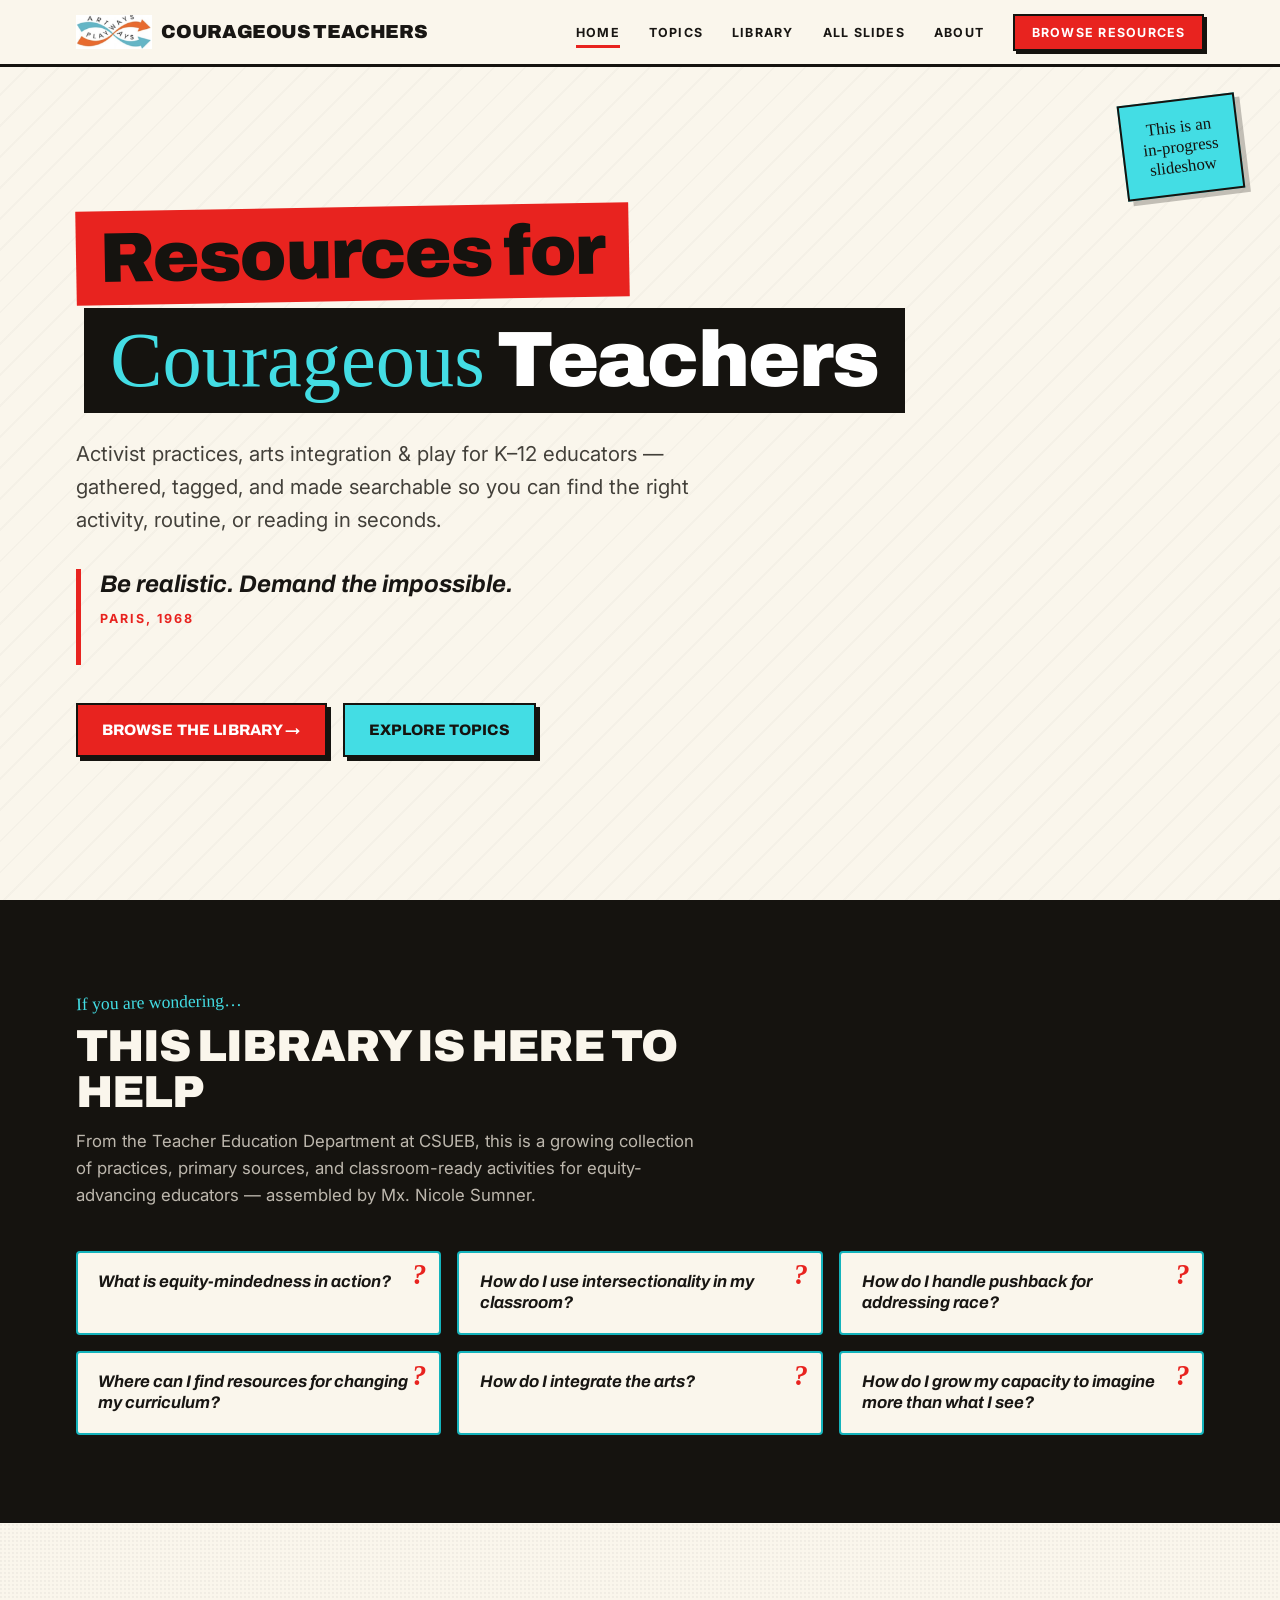
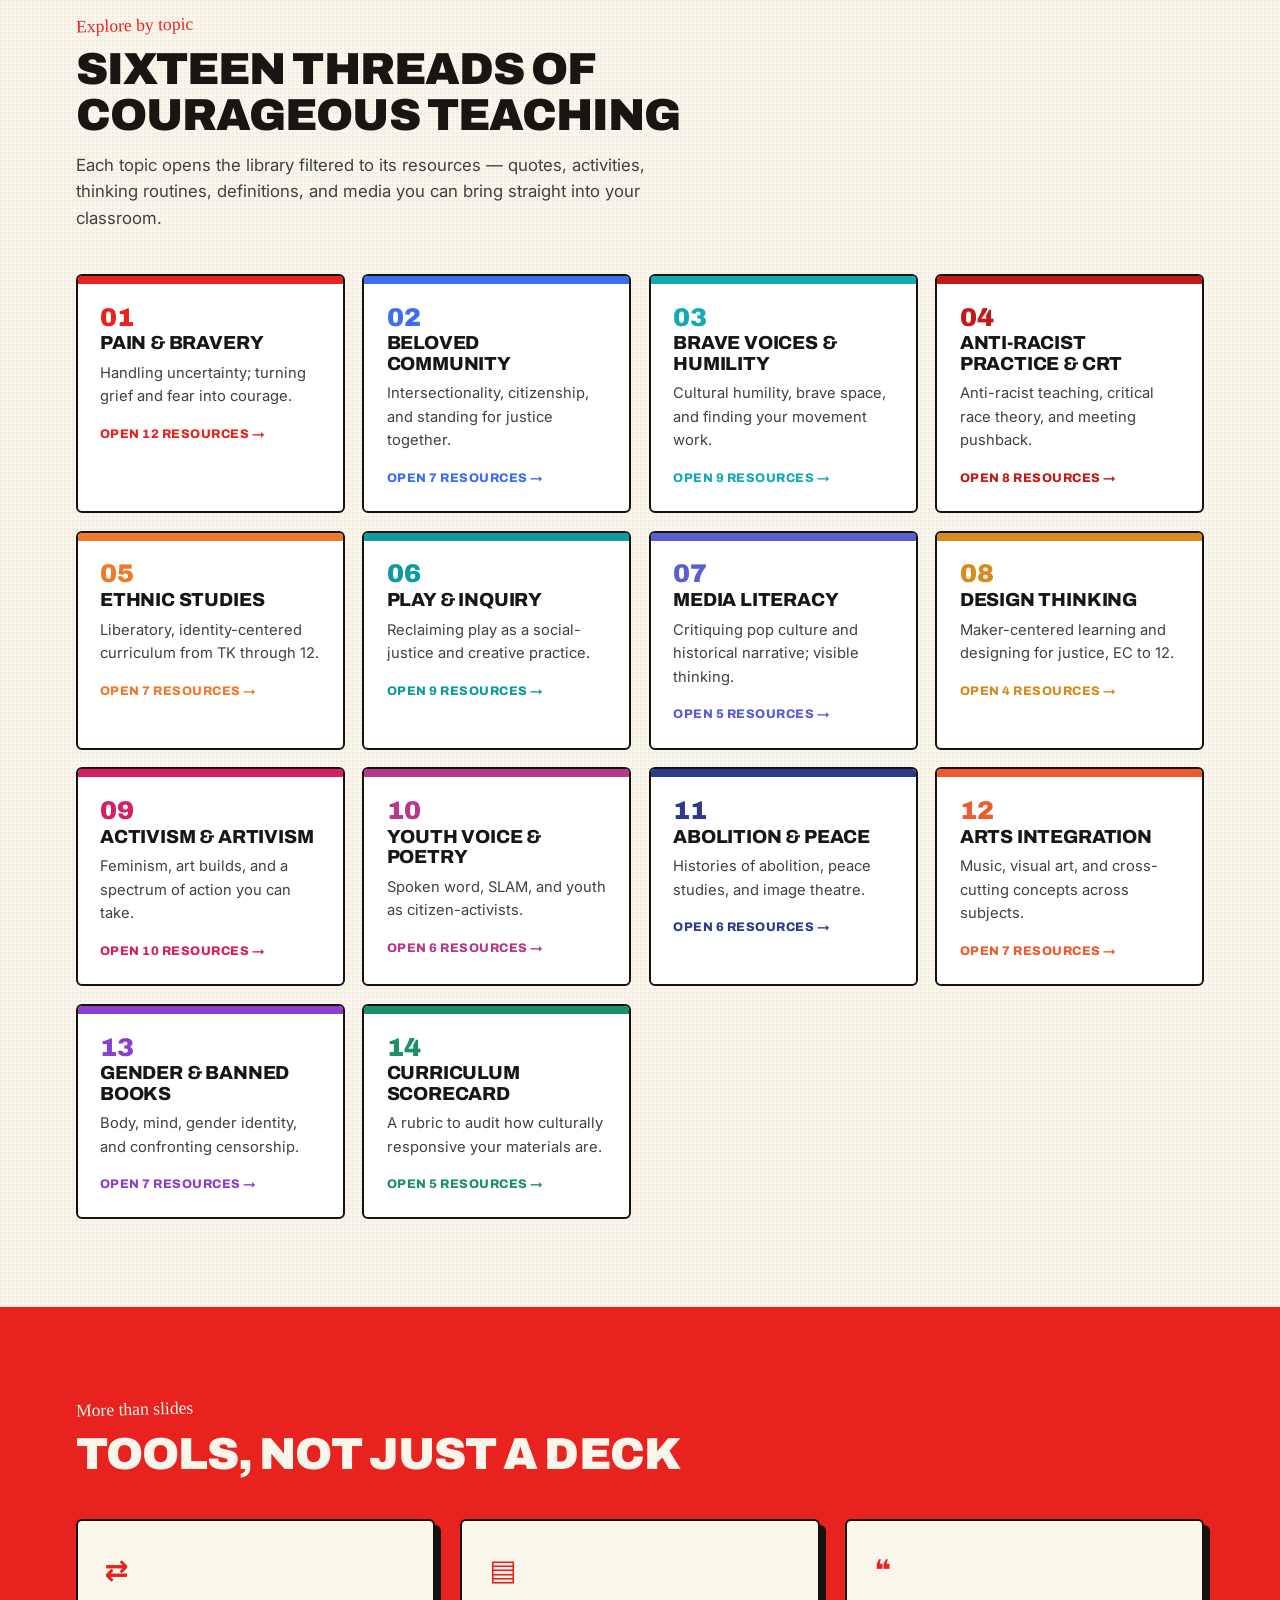
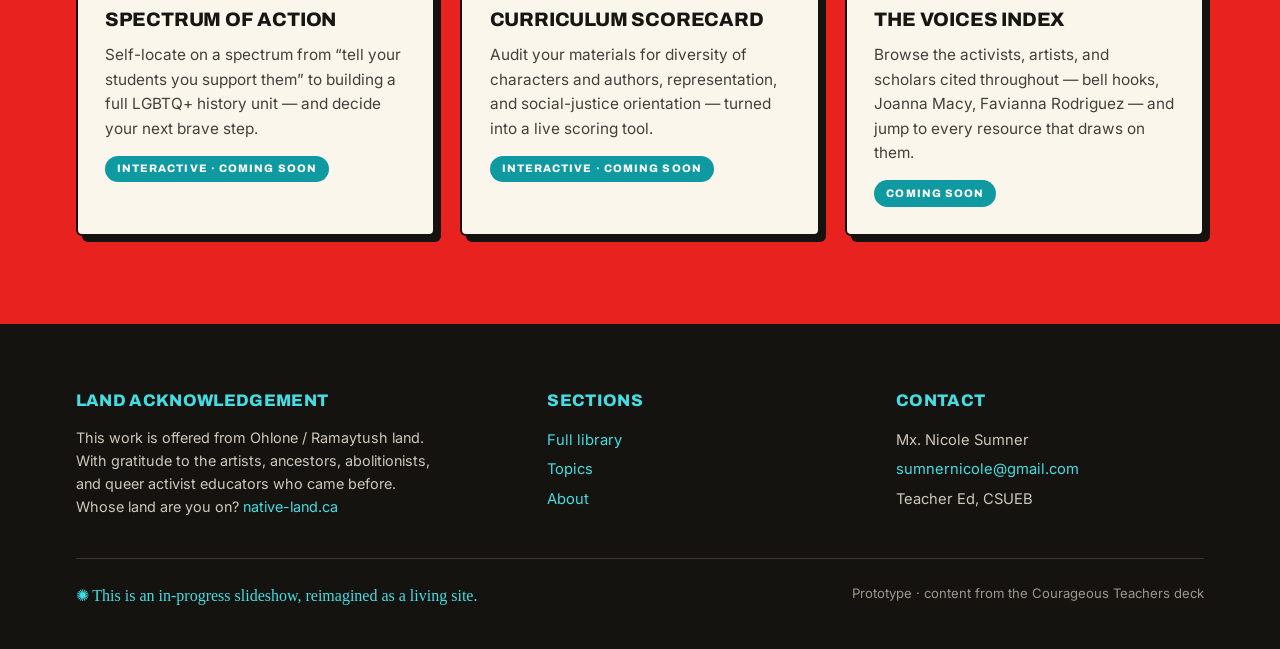
==== index.html @ a438479c "+->=branch=main Initial commit: Courageous Teachers resource library A static, searchable web librar" ====
<!DOCTYPE html>
<html lang="en">
<head>
  <meta charset="UTF-8">
  <meta name="viewport" content="width=device-width, initial-scale=1.0">
  <title>Resources for Courageous Teachers</title>
  <meta name="description" content="A living library of activist practices, arts integration, and play for K-12 educators. By Mx. Nicole Sumner.">
  <link rel="preconnect" href="https://fonts.googleapis.com">
  <link rel="preconnect" href="https://fonts.gstatic.com" crossorigin>
  <link href="https://fonts.googleapis.com/css2?family=Archivo:wght@500;600;700;800;900&family=Permanent+Marker&family=Inter:wght@300;400;500;600;700&display=swap" rel="stylesheet">
  <link rel="stylesheet" href="css/style.css">
</head>
<body>
  <header class="site">
    <div class="nav-inner">
      <a href="index.html" class="brand"><img src="assets/img/logo.png" alt="" class="brand-logo"> Courageous Teachers</a>
      <button class="hamburger" aria-label="Menu"><span></span><span></span><span></span></button>
      <ul class="nav-links">
        <li><a href="index.html" class="active">Home</a></li>
        <li><a href="#topics">Topics</a></li>
        <li><a href="resources.html">Library</a></li>
        <li><a href="slides.html">All Slides</a></li>
        <li><a href="#about">About</a></li>
        <li><a href="resources.html" class="nav-cta">Browse resources</a></li>
      </ul>
    </div>
  </header>

  <!-- HERO -->
  <section class="hero">
    <span class="sticky-badge">This is an<br>in-progress<br>slideshow</span>
    <div class="hero-inner">
      <div class="title-stack">
        <span class="bar bar-red">Resources&nbsp;for</span>
        <span class="bar bar-black"><span class="marker">Courageous</span> Teachers</span>
      </div>
      <p class="lede">Activist practices, arts integration &amp; play for K–12 educators — gathered, tagged, and made searchable so you can find the right activity, routine, or reading in seconds.</p>

      <div class="hero-quote" id="heroQuote">
        <blockquote id="hqText">Be realistic. Demand the impossible.</blockquote>
        <cite id="hqCite">Paris, 1968</cite>
      </div>

      <div class="hero-actions">
        <a href="resources.html" class="btn btn-primary">Browse the library →</a>
        <a href="#topics" class="btn btn-ghost">Explore topics</a>
      </div>
    </div>
  </section>

  <!-- INTRO QUESTIONS -->
  <section class="block questions" id="about">
    <div class="wrap">
      <div class="section-head">
        <div class="kicker">If you are wondering…</div>
        <h2>This library is here to help</h2>
        <p>From the Teacher Education Department at CSUEB, this is a growing collection of practices, primary sources, and classroom-ready activities for equity-advancing educators — assembled by Mx. Nicole Sumner.</p>
      </div>
      <div class="q-grid" id="qGrid"></div>
    </div>
  </section>

  <!-- TOPIC GRID -->
  <section class="block" id="topics">
    <div class="wrap">
      <div class="section-head">
        <div class="kicker">Explore by topic</div>
        <h2>Sixteen threads of courageous teaching</h2>
        <p>Each topic opens the library filtered to its resources — quotes, activities, thinking routines, definitions, and media you can bring straight into your classroom.</p>
      </div>
      <div class="topic-grid" id="topicGrid"></div>
    </div>
  </section>

  <!-- FEATURE STRIP -->
  <section class="block features">
    <div class="wrap">
      <div class="section-head" style="color:var(--paper)">
        <div class="kicker" style="color:var(--gold-bright)">More than slides</div>
        <h2 style="color:var(--paper)">Tools, not just a deck</h2>
      </div>
      <div class="feat-grid">
        <div class="feat">
          <div class="ficon">⇄</div>
          <h3>Spectrum of Action</h3>
          <p>Self-locate on a spectrum from “tell your students you support them” to building a full LGBTQ+ history unit — and decide your next brave step.</p>
          <span class="tag-soon">Interactive · coming soon</span>
        </div>
        <div class="feat">
          <div class="ficon">▤</div>
          <h3>Curriculum Scorecard</h3>
          <p>Audit your materials for diversity of characters and authors, representation, and social-justice orientation — turned into a live scoring tool.</p>
          <span class="tag-soon">Interactive · coming soon</span>
        </div>
        <div class="feat">
          <div class="ficon">❝</div>
          <h3>The Voices Index</h3>
          <p>Browse the activists, artists, and scholars cited throughout — bell hooks, Joanna Macy, Favianna Rodriguez — and jump to every resource that draws on them.</p>
          <span class="tag-soon">Coming soon</span>
        </div>
      </div>
    </div>
  </section>

  <!-- FOOTER -->
  <footer class="site">
    <div class="wrap">
      <div class="foot-grid">
        <div>
          <h4>Land acknowledgement</h4>
          <p class="land">This work is offered from Ohlone / Ramaytush land. With gratitude to the artists, ancestors, abolitionists, and queer activist educators who came before. Whose land are you on? <a href="https://native-land.ca" target="_blank" rel="noopener">native-land.ca</a></p>
        </div>
        <div>
          <h4>Sections</h4>
          <ul>
            <li><a href="resources.html">Full library</a></li>
            <li><a href="#topics">Topics</a></li>
            <li><a href="#about">About</a></li>
          </ul>
        </div>
        <div>
          <h4>Contact</h4>
          <ul>
            <li>Mx. Nicole Sumner</li>
            <li><a href="mailto:sumnernicole@gmail.com">sumnernicole@gmail.com</a></li>
            <li>Teacher Ed, CSUEB</li>
          </ul>
        </div>
      </div>
      <div class="foot-bottom">
        <span class="inprogress-badge">✺ This is an in-progress slideshow, reimagined as a living site.</span>
        <span>Prototype · content from the Courageous Teachers deck</span>
      </div>
    </div>
  </footer>

  <script src="js/data.js"></script>
  <script src="js/images.js"></script>
  <script src="js/main.js"></script>
</body>
</html>
---- css/style.css ----
/* ============================================================
   Resources for Courageous Teachers
   BOLD direction — drawn from Nicole's deck:
   red / black / cyan / orange, activist-poster energy,
   hand-lettered accents. Built crisp, not photocopied.
   Type: Archivo (heavy poster sans) + Permanent Marker
         (hand accent) + Inter (body)
   ============================================================ */

:root {
  --ink:        #181613;
  --ink-soft:   #43403a;
  --paper:      #faf6ec;
  --paper-2:    #f0e8d6;
  --card:       #ffffff;

  --red:        #e8231f;
  --red-deep:   #c11a17;
  --cyan:       #14b3bc;
  --cyan-deep:  #0f9aa2;
  --cyan-bright:#43dde4;
  --orange:     #ee7a2b;
  --black:      #15130f;

  --line:       rgba(24, 22, 19, 0.16);
  --line-soft:  rgba(24, 22, 19, 0.08);
  --shadow:     0 16px 36px -22px rgba(24, 22, 19, 0.55);
  --shadow-hard:6px 6px 0 var(--black);

  --font-display: 'Archivo', system-ui, sans-serif;
  --font-marker:  'Permanent Marker', 'Comic Sans MS', cursive;
  --font-body:    'Inter', system-ui, -apple-system, sans-serif;

  --maxw: 1180px;
}

*, *::before, *::after { margin: 0; padding: 0; box-sizing: border-box; }
html { scroll-behavior: smooth; }

body {
  font-family: var(--font-body);
  color: var(--ink);
  background: var(--paper);
  font-weight: 400; line-height: 1.6;
  -webkit-font-smoothing: antialiased;
  background-image: radial-gradient(circle at 1px 1px, rgba(24,22,19,0.04) 1px, transparent 0);
  background-size: 4px 4px;
}
a { color: inherit; }
.wrap { max-width: var(--maxw); margin: 0 auto; padding: 0 1.6rem; }

/* ---------------- NAV ---------------- */
header.site {
  position: fixed; top: 0; left: 0; width: 100%; z-index: 1000;
  background: var(--paper);
  border-bottom: 3px solid var(--black);
}
.nav-inner {
  max-width: var(--maxw); margin: 0 auto; height: 64px; padding: 0 1.6rem;
  display: flex; align-items: center; justify-content: space-between;
}
.brand {
  font-family: var(--font-display); font-weight: 900; font-size: 1.18rem;
  letter-spacing: -0.02em; text-transform: uppercase; text-decoration: none;
  color: var(--ink); line-height: 1; display: flex; align-items: center; gap: 0.6rem;
}
.brand-logo { height: 34px; width: auto; display: block; }
.nav-links { display: flex; gap: 1.8rem; list-style: none; align-items: center; }
.nav-links a {
  text-decoration: none; font-weight: 700; font-size: 0.78rem;
  letter-spacing: 0.1em; text-transform: uppercase; color: var(--ink);
  position: relative; padding: 0.4rem 0;
}
.nav-links a::after {
  content: ''; position: absolute; left: 0; bottom: -1px; height: 3px; width: 0;
  background: var(--red); transition: width .2s;
}
.nav-links a:hover::after, .nav-links a.active::after { width: 100%; }
.nav-cta {
  background: var(--red); color: #fff !important; padding: 0.55rem 1.05rem !important;
  border: 2px solid var(--black); box-shadow: 3px 3px 0 var(--black);
  text-transform: uppercase !important; transition: transform .12s, box-shadow .12s;
}
.nav-cta::after { display: none; }
.nav-cta:hover { transform: translate(-1px,-1px); box-shadow: 4px 4px 0 var(--black); }

/* ---------------- HERO ---------------- */
.hero {
  position: relative; min-height: 100vh; display: flex; align-items: center;
  background:
    repeating-linear-gradient(135deg, rgba(24,22,19,0.025) 0 2px, transparent 2px 22px),
    var(--paper);
  overflow: hidden;
}
.hero-inner { position: relative; z-index: 2; max-width: var(--maxw); margin: 0 auto; padding: 8rem 1.6rem 4rem; width: 100%; }

.sticky-badge {
  position: absolute; top: 6.2rem; right: 2.5rem; z-index: 5;
  background: var(--cyan-bright); color: var(--black);
  font-family: var(--font-marker); font-size: 1.05rem; line-height: 1.2; text-align: center;
  padding: 1rem 1.2rem; border: 2px solid var(--black);
  transform: rotate(-7deg); box-shadow: 5px 5px 0 rgba(24,22,19,0.25);
}

.title-stack { display: inline-flex; flex-direction: column; align-items: flex-start; gap: 0.4rem; margin-bottom: 1.6rem; }
.bar {
  font-family: var(--font-display); font-weight: 900; line-height: 0.98;
  letter-spacing: -0.02em; padding: 0.18em 0.34em; display: inline-block;
}
.bar-red { background: var(--red); color: var(--black); font-size: clamp(2.2rem, 6vw, 4.4rem); transform: rotate(-1deg); }
.bar-black { background: var(--black); color: #fff; font-size: clamp(2.4rem, 6.6vw, 4.9rem); margin-left: 0.5rem; }
.bar-black .marker { font-family: var(--font-marker); font-weight: 400; color: var(--cyan-bright); letter-spacing: 0; }

.hero .lede { font-size: clamp(1.05rem, 1.8vw, 1.28rem); max-width: 48ch; color: var(--ink-soft); margin-bottom: 2rem; font-weight: 400; }

.hero-quote { border-left: 5px solid var(--red); padding-left: 1.2rem; max-width: 44ch; min-height: 6rem; }
.hero-quote blockquote { font-family: var(--font-display); font-weight: 700; font-style: italic; font-size: clamp(1.15rem, 2vw, 1.5rem); line-height: 1.28; color: var(--ink); transition: opacity .5s; }
.hero-quote cite { display: block; margin-top: 0.6rem; font-style: normal; font-size: 0.78rem; letter-spacing: 0.16em; text-transform: uppercase; font-weight: 700; color: var(--red); transition: opacity .5s; }
.hero-quote.fading blockquote, .hero-quote.fading cite { opacity: 0; }

.hero-actions { display: flex; gap: 1rem; flex-wrap: wrap; margin-top: 2.4rem; }
.btn {
  display: inline-flex; align-items: center; gap: 0.5rem; cursor: pointer;
  font-family: var(--font-display); font-weight: 800; font-size: 0.95rem;
  letter-spacing: 0.01em; text-transform: uppercase; text-decoration: none;
  padding: 0.8rem 1.5rem; border: 2px solid var(--black);
  box-shadow: 4px 4px 0 var(--black); transition: transform .12s, box-shadow .12s, background .15s;
}
.btn:hover { transform: translate(-2px,-2px); box-shadow: 6px 6px 0 var(--black); }
.btn-primary { background: var(--red); color: #fff; }
.btn-primary:hover { background: var(--red-deep); }
.btn-ghost { background: var(--cyan-bright); color: var(--black); }

/* ---------------- SECTION SHELL ---------------- */
section.block { padding: 5.5rem 0; }
.section-head { max-width: 62ch; margin-bottom: 2.6rem; }
.section-head .kicker {
  font-family: var(--font-marker); font-size: 1.1rem; color: var(--red);
  margin-bottom: 0.5rem; transform: rotate(-1.5deg); display: inline-block;
}
.section-head h2 {
  font-family: var(--font-display); font-weight: 900; text-transform: uppercase;
  font-size: clamp(1.7rem, 3.6vw, 2.8rem); line-height: 1.02; letter-spacing: -0.02em;
  margin-bottom: 0.8rem;
}
.section-head p { color: var(--ink-soft); font-size: 1.05rem; }

/* ---------------- INTRO QUESTIONS ---------------- */
.questions { background: var(--black); }
.questions .section-head h2, .questions .section-head p { color: var(--paper); }
.questions .section-head p { color: rgba(245,239,227,0.75); }
.questions .kicker { color: var(--cyan-bright); }
.q-grid { display: grid; grid-template-columns: repeat(auto-fill, minmax(280px,1fr)); gap: 1rem; }
.q-chip {
  background: var(--paper); border: 2px solid var(--cyan); border-radius: 4px;
  padding: 1.2rem 1.3rem; font-family: var(--font-display); font-weight: 700; font-style: italic;
  font-size: 1.05rem; line-height: 1.25; color: var(--ink); position: relative;
  transition: transform .15s, box-shadow .15s;
}
.q-chip::before { content: '?'; font-family: var(--font-marker); position: absolute; top: 0.3rem; right: 0.8rem; font-size: 1.8rem; color: var(--red); }
.q-chip:hover { transform: translate(-2px,-2px); box-shadow: 5px 5px 0 var(--cyan); }

/* ---------------- TOPIC GRID ---------------- */
.topic-grid { display: grid; grid-template-columns: repeat(auto-fill, minmax(260px,1fr)); gap: 1.1rem; }
.topic-card {
  display: block; text-decoration: none; color: var(--ink);
  background: var(--card); border: 2px solid var(--black); border-radius: 6px;
  padding: 1.4rem; position: relative; overflow: hidden;
  transition: transform .14s, box-shadow .14s;
}
.topic-card::before { content: ''; position: absolute; left: 0; top: 0; right: 0; height: 8px; background: var(--tc, var(--red)); }
.topic-card:hover { transform: translate(-3px,-3px); box-shadow: 7px 7px 0 var(--tc, var(--red)); }
.topic-card .tnum { font-family: var(--font-display); font-weight: 900; font-size: 1.6rem; color: var(--tc); line-height: 1; margin-top: 0.4rem; }
.topic-card h3 { font-family: var(--font-display); font-weight: 800; text-transform: uppercase; font-size: 1.18rem; margin: 0.2rem 0 0.5rem; line-height: 1.08; letter-spacing: -0.01em; }
.topic-card p { font-size: 0.92rem; color: var(--ink-soft); }
.topic-card .go { margin-top: 1rem; font-family: var(--font-display); font-weight: 800; font-size: 0.78rem; text-transform: uppercase; letter-spacing: 0.04em; color: var(--tc); }

/* ---------------- FEATURE STRIP ---------------- */
.features { background: var(--red); color: #fff; }
.features .section-head h2 { color: #fff; }
.features .kicker { color: var(--black); }
.feat-grid { display: grid; grid-template-columns: repeat(auto-fit, minmax(280px,1fr)); gap: 1.6rem; }
.feat { background: var(--paper); color: var(--ink); border: 2px solid var(--black); border-radius: 6px; padding: 1.7rem; box-shadow: 6px 6px 0 var(--black); }
.feat .ficon { font-family: var(--font-display); font-weight: 900; font-size: 1.8rem; color: var(--red); margin-bottom: 0.6rem; }
.feat h3 { font-family: var(--font-display); font-weight: 800; text-transform: uppercase; font-size: 1.22rem; margin-bottom: 0.5rem; letter-spacing: -0.01em; }
.feat p { color: var(--ink-soft); font-size: 0.96rem; }
.feat .tag-soon { display: inline-block; margin-top: 0.9rem; font-family: var(--font-display); font-weight: 800; font-size: 0.68rem; letter-spacing: 0.1em; text-transform: uppercase; color: #fff; background: var(--cyan-deep); border-radius: 100px; padding: 0.28rem 0.75rem; }

/* ---------------- LIBRARY ---------------- */
.lib-hero { padding-top: 8rem; padding-bottom: 1rem; }
.lib-hero h1 { font-family: var(--font-display); font-weight: 900; text-transform: uppercase; font-size: clamp(2.2rem,5vw,3.4rem); letter-spacing: -0.025em; line-height: 1; }
.lib-hero h1::after { content: ''; display: block; width: 90px; height: 8px; background: var(--red); margin-top: 0.6rem; }
.lib-hero p { color: var(--ink-soft); font-size: 1.08rem; max-width: 56ch; margin-top: 0.9rem; }

.toolbar {
  position: sticky; top: 64px; z-index: 500; background: var(--paper);
  border-top: 2px solid var(--black); border-bottom: 3px solid var(--black); padding: 1rem 0;
}
.search-row { display: flex; gap: 0.8rem; align-items: center; flex-wrap: wrap; }
.search-box { position: relative; flex: 1; min-width: 240px; }
.search-box input {
  width: 100%; font-family: var(--font-body); font-size: 1rem;
  padding: 0.72rem 1rem 0.72rem 2.6rem; border-radius: 4px;
  border: 2px solid var(--black); background: var(--card); color: var(--ink);
}
.search-box input:focus { outline: none; box-shadow: 3px 3px 0 var(--red); }
.search-box .si { position: absolute; left: 0.9rem; top: 50%; transform: translateY(-50%); color: var(--ink); font-weight: 700; }
.count { font-family: var(--font-display); font-weight: 800; font-size: 0.82rem; text-transform: uppercase; letter-spacing: 0.04em; color: var(--ink); white-space: nowrap; }
.clear-btn { background: none; border: none; color: var(--red); font-family: var(--font-display); font-weight: 800; text-transform: uppercase; font-size: 0.8rem; cursor: pointer; }
.clear-btn:hover { text-decoration: underline; }

.filter-row { display: flex; flex-wrap: wrap; gap: 0.45rem; margin-top: 0.85rem; align-items: center; }
.filter-label { font-family: var(--font-display); font-weight: 800; font-size: 0.7rem; letter-spacing: 0.1em; text-transform: uppercase; color: var(--ink-soft); margin-right: 0.3rem; }
.chip {
  font-family: var(--font-body); font-size: 0.82rem; font-weight: 600;
  border: 2px solid var(--black); background: var(--card); color: var(--ink);
  border-radius: 100px; padding: 0.34rem 0.8rem; cursor: pointer;
  transition: all .12s; display: inline-flex; align-items: center; gap: 0.4rem;
}
.chip:hover { transform: translateY(-1px); box-shadow: 2px 2px 0 var(--black); }
.chip .swatch { width: 10px; height: 10px; border-radius: 2px; }
.chip.active { background: var(--black); color: #fff; }
.chip.active.type-active { background: var(--ca, var(--red)); border-color: var(--black); color: #fff; }

.results { padding: 2.4rem 0 5rem; }
.cards { display: grid; grid-template-columns: repeat(auto-fill, minmax(300px,1fr)); gap: 1.3rem; }
.card {
  background: var(--card); border: 2px solid var(--black); border-radius: 6px;
  padding: 1.3rem; cursor: pointer; position: relative; overflow: hidden;
  display: flex; flex-direction: column; min-height: 200px;
  transition: transform .14s, box-shadow .14s;
}
.card::before { content: ''; position: absolute; left: 0; top: 0; bottom: 0; width: 7px; background: var(--cc, var(--red)); z-index: 2; }
.card:hover { transform: translate(-3px,-3px); box-shadow: 7px 7px 0 var(--cc, var(--red)); }
.card.has-cover { padding-top: 0; }
.card-cover { margin: 0 -1.3rem 1.05rem; height: 168px; overflow: hidden; background: var(--paper-2); border-bottom: 2px solid var(--black); }
.card-cover img { width: 100%; height: 100%; object-fit: cover; display: block; transition: transform .35s; }
.card.has-cover:hover .card-cover img { transform: scale(1.06); }
.card .meta-top { display: flex; gap: 0.5rem; align-items: center; margin-bottom: 0.85rem; flex-wrap: wrap; }
.type-tag { font-family: var(--font-display); font-size: 0.66rem; letter-spacing: 0.06em; text-transform: uppercase; font-weight: 800; color: #fff; border-radius: 3px; padding: 0.24rem 0.55rem; }
.topic-tag { font-family: var(--font-display); font-size: 0.7rem; font-weight: 700; text-transform: uppercase; letter-spacing: 0.03em; color: var(--ink-soft); }
.card h3 { font-family: var(--font-display); font-weight: 800; font-size: 1.18rem; line-height: 1.12; margin-bottom: 0.5rem; letter-spacing: -0.01em; }
.card .excerpt { font-size: 0.9rem; color: var(--ink-soft); line-height: 1.5; flex: 1; display: -webkit-box; -webkit-line-clamp: 4; -webkit-box-orient: vertical; overflow: hidden; }
.card .meta-bot { margin-top: 1rem; display: flex; gap: 0.4rem; flex-wrap: wrap; align-items: center; }
.grade-pill { font-family: var(--font-display); font-size: 0.66rem; font-weight: 700; text-transform: uppercase; color: var(--ink); background: var(--paper-2); border-radius: 3px; padding: 0.2rem 0.5rem; }
.voice-pill { font-size: 0.72rem; color: var(--red); font-weight: 700; }

.empty { text-align: center; padding: 4rem 1rem; color: var(--ink-soft); }
.empty .big { font-family: var(--font-display); font-weight: 800; text-transform: uppercase; font-size: 1.5rem; color: var(--ink); margin-bottom: 0.5rem; }

/* ---------------- MODAL ---------------- */
.modal-bg { position: fixed; inset: 0; z-index: 2000; background: rgba(24,22,19,0.66); display: none; align-items: center; justify-content: center; padding: 1.5rem; }
.modal-bg.open { display: flex; }
.modal { background: var(--paper); border: 3px solid var(--black); border-radius: 8px; max-width: 640px; width: 100%; max-height: 86vh; overflow-y: auto; position: relative; box-shadow: 12px 12px 0 rgba(24,22,19,0.4); animation: pop .2s ease; }
@keyframes pop { from { transform: translate(6px,6px); opacity: 0; } to { transform: none; opacity: 1; } }
.modal-top { height: 10px; background: var(--mc, var(--red)); }
.modal-body { padding: 1.8rem 2.2rem 2.3rem; }
.modal-cover { margin: 0 -2.2rem 1.4rem; max-height: 320px; overflow: hidden; background: var(--paper-2); border-bottom: 3px solid var(--black); }
.modal-cover img { width: 100%; max-height: 320px; object-fit: cover; display: block; }
.modal .meta-top { display: flex; gap: 0.5rem; align-items: center; flex-wrap: wrap; margin-bottom: 1.1rem; }
.modal h2 { font-family: var(--font-display); font-weight: 900; text-transform: uppercase; font-size: 1.6rem; line-height: 1.08; letter-spacing: -0.02em; margin-bottom: 1rem; }
.modal .full { font-size: 1.05rem; line-height: 1.65; color: var(--ink-soft); }
.modal .src { margin-top: 1.3rem; padding-top: 1rem; border-top: 2px solid var(--line); font-size: 0.9rem; color: var(--ink-soft); }
.modal .src strong { color: var(--ink); font-family: var(--font-display); font-weight: 800; text-transform: uppercase; font-size: 0.78rem; letter-spacing: 0.04em; }
.modal .voices-row { margin-top: 1.1rem; display: flex; gap: 0.5rem; flex-wrap: wrap; }
.modal .slide-link { display: inline-flex; align-items: center; gap: 0.4rem; margin-top: 1.3rem; cursor: pointer; font-family: var(--font-display); font-weight: 800; text-transform: uppercase; font-size: 0.74rem; letter-spacing: 0.05em; color: var(--ink); text-decoration: none; background: var(--cyan-bright); border: 2px solid var(--black); box-shadow: 3px 3px 0 var(--black); padding: 0.5rem 0.9rem; transition: transform .12s, box-shadow .12s; }
.modal .slide-link:hover { transform: translate(-1px,-1px); box-shadow: 4px 4px 0 var(--black); }

/* links extracted from the slide — the substance */
.links-block { margin-top: 1.4rem; padding-top: 1.1rem; border-top: 2px solid var(--line); }
.links-head { font-family: var(--font-display); font-weight: 800; text-transform: uppercase; font-size: 0.74rem; letter-spacing: 0.05em; color: var(--ink); margin-bottom: 0.6rem; }
.links-list { list-style: none; display: flex; flex-direction: column; gap: 0.4rem; }
.links-list a { display: inline-flex; align-items: baseline; gap: 0.5rem; color: var(--ink); text-decoration: none; font-weight: 500; font-size: 0.95rem; line-height: 1.35; border-left: 3px solid var(--cyan); padding: 0.15rem 0 0.15rem 0.7rem; transition: border-color .15s, color .15s; word-break: break-word; }
.links-list a::before { content: '↗'; color: var(--cyan-deep); font-weight: 800; }
.links-list a:hover { border-left-color: var(--red); color: var(--red); }

/* link count badge on cards */
.link-badge { position: absolute; top: 0.7rem; right: 0.7rem; z-index: 3; font-family: var(--font-display); font-weight: 800; font-size: 0.7rem; color: #fff; background: var(--cyan-deep); border: 1.5px solid var(--black); border-radius: 100px; padding: 0.12rem 0.5rem; }
.card.has-cover .link-badge { top: 0.6rem; }

/* clickable modal cover */
.modal-cover.clickable { cursor: zoom-in; position: relative; }
.modal-cover .cover-hint { position: absolute; bottom: 0.6rem; right: 0.6rem; font-family: var(--font-display); font-weight: 800; text-transform: uppercase; font-size: 0.66rem; letter-spacing: 0.05em; color: var(--black); background: var(--cyan-bright); border: 1.5px solid var(--black); padding: 0.2rem 0.5rem; opacity: 0.92; }

/* ---------------- LIGHTBOX ---------------- */
.lightbox { position: fixed; inset: 0; z-index: 3000; background: rgba(21,19,15,0.94); display: none; align-items: center; justify-content: center; gap: 1.4rem; flex-wrap: wrap; padding: 3rem 4.5rem; }
.lightbox.open { display: flex; }
.lightbox img { max-width: min(70vw, 1000px); max-height: 82vh; border: 3px solid var(--black); box-shadow: 0 20px 60px rgba(0,0,0,0.6); background: #fff; }
.lb-links { width: 300px; max-height: 82vh; overflow-y: auto; background: var(--paper); border: 3px solid var(--black); box-shadow: 8px 8px 0 rgba(0,0,0,0.4); padding: 1.1rem 1.2rem; }
.lb-links-head { font-family: var(--font-display); font-weight: 800; text-transform: uppercase; font-size: 0.74rem; letter-spacing: 0.05em; color: var(--ink); margin-bottom: 0.7rem; }
.lb-links .links-list a { font-size: 0.9rem; }
@media (max-width: 820px) { .lb-links { width: 100%; max-height: 26vh; } .lightbox img { max-width: 92vw; max-height: 52vh; } .lightbox { padding: 3rem 1.2rem; } }
.lb-close { position: absolute; top: 1.2rem; right: 1.4rem; width: 46px; height: 46px; border-radius: 50%; border: 2px solid #fff; background: transparent; color: #fff; font-size: 1.4rem; cursor: pointer; transition: background .15s; }
.lb-close:hover { background: var(--red); border-color: var(--red); }
.lb-nav { position: absolute; top: 50%; transform: translateY(-50%); width: 54px; height: 54px; border-radius: 50%; border: 2px solid #fff; background: rgba(0,0,0,0.3); color: #fff; font-size: 2rem; line-height: 1; cursor: pointer; display: flex; align-items: center; justify-content: center; transition: background .15s; }
.lb-nav:hover { background: var(--red); border-color: var(--red); }
.lb-prev { left: 1.4rem; } .lb-next { right: 1.4rem; }
.lb-caption { position: absolute; bottom: 1.2rem; left: 50%; transform: translateX(-50%); color: #fff; font-family: var(--font-display); font-weight: 700; text-transform: uppercase; letter-spacing: 0.08em; font-size: 0.8rem; }

/* ---------------- SLIDE GALLERY ---------------- */
.slide-grid { display: grid; grid-template-columns: repeat(auto-fill, minmax(220px,1fr)); gap: 1rem; }
.slide-thumb { position: relative; padding: 0; border: 2px solid var(--black); background: #fff; cursor: pointer; overflow: hidden; aspect-ratio: 4 / 3; transition: transform .12s, box-shadow .12s; }
.slide-thumb img { width: 100%; height: 100%; object-fit: cover; object-position: top; display: block; }
.slide-thumb span { position: absolute; bottom: 0; left: 0; font-family: var(--font-display); font-weight: 800; font-size: 0.7rem; color: #fff; background: var(--black); padding: 0.15rem 0.5rem; }
.slide-thumb:hover { transform: translate(-3px,-3px); box-shadow: 6px 6px 0 var(--red); z-index: 2; }
.modal-close { position: absolute; top: 0.9rem; right: 0.9rem; width: 40px; height: 40px; border-radius: 50%; border: 2px solid var(--black); background: var(--paper); cursor: pointer; font-size: 1.2rem; line-height: 1; color: var(--ink); display: flex; align-items: center; justify-content: center; font-weight: 700; transition: background .15s; }
.modal-close:hover { background: var(--red); color: #fff; }

/* ---------------- FOOTER ---------------- */
footer.site { background: var(--black); color: rgba(245,239,227,0.82); padding: 4rem 0 2.5rem; }
.foot-grid { display: grid; grid-template-columns: 1.4fr 1fr 1fr; gap: 2.5rem; }
footer h4 { font-family: var(--font-display); font-weight: 800; text-transform: uppercase; color: var(--cyan-bright); font-size: 1.05rem; letter-spacing: 0.02em; margin-bottom: 0.7rem; }
footer .land { font-size: 0.9rem; line-height: 1.6; max-width: 40ch; }
footer a { color: var(--cyan-bright); text-decoration: none; }
footer a:hover { text-decoration: underline; }
footer ul { list-style: none; font-size: 0.92rem; line-height: 2; }
.foot-bottom { margin-top: 2.5rem; padding-top: 1.5rem; border-top: 1px solid rgba(245,239,227,0.16); font-size: 0.82rem; color: rgba(245,239,227,0.6); display: flex; justify-content: space-between; flex-wrap: wrap; gap: 0.6rem; }
.inprogress-badge { display: inline-flex; align-items: center; gap: 0.4rem; font-family: var(--font-marker); color: var(--cyan-bright); font-size: 1rem; }

/* ---------------- RESPONSIVE ---------------- */
.hamburger { display: none; background: none; border: none; cursor: pointer; flex-direction: column; gap: 5px; }
.hamburger span { width: 26px; height: 3px; background: var(--ink); display: block; }
@media (max-width: 760px) {
  .nav-links { position: fixed; top: 64px; left: 0; right: 0; flex-direction: column; background: var(--paper); padding: 1.2rem 1.6rem; gap: 1.1rem; border-bottom: 3px solid var(--black); transform: translateY(-140%); transition: transform .28s; }
  .nav-links.open { transform: translateY(0); }
  .hamburger { display: flex; }
  .sticky-badge { top: 5.4rem; right: 1rem; font-size: 0.9rem; }
  .bar-black { margin-left: 0; }
  .foot-grid { grid-template-columns: 1fr; gap: 1.8rem; }
}
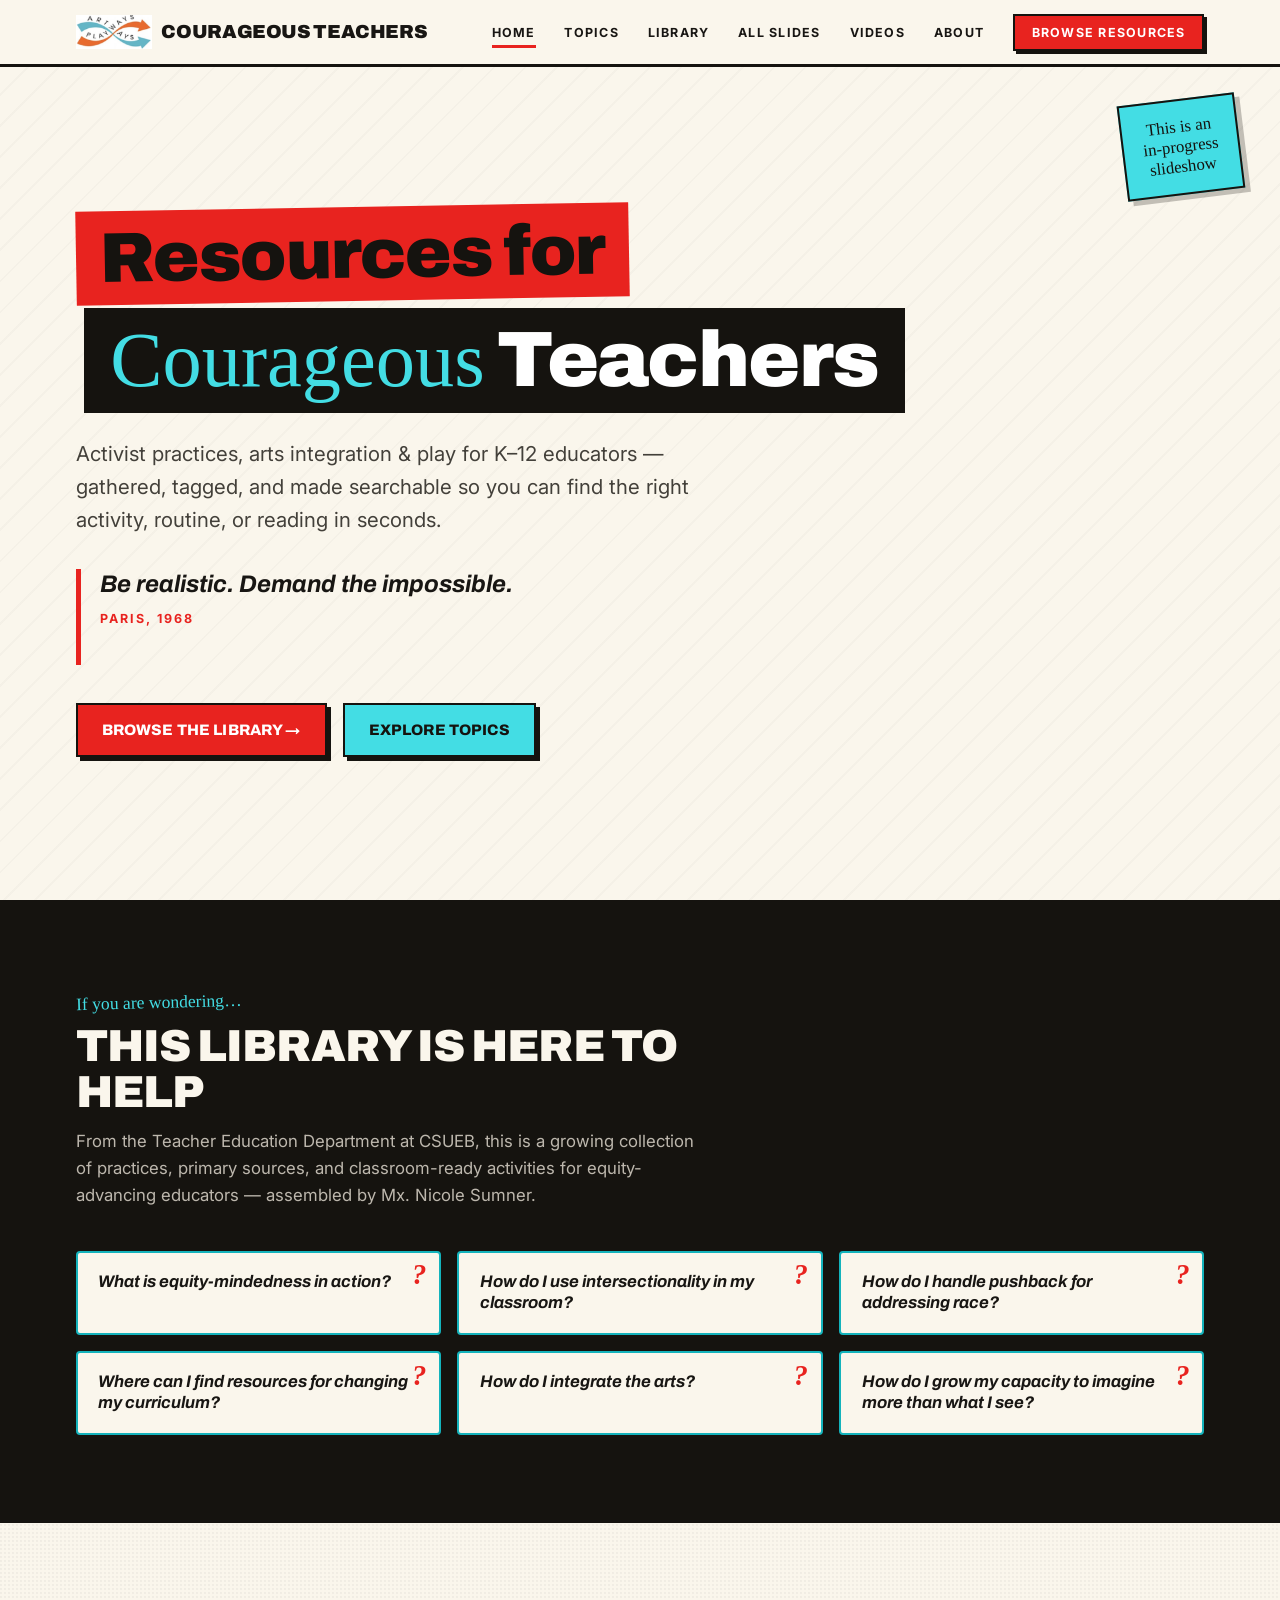
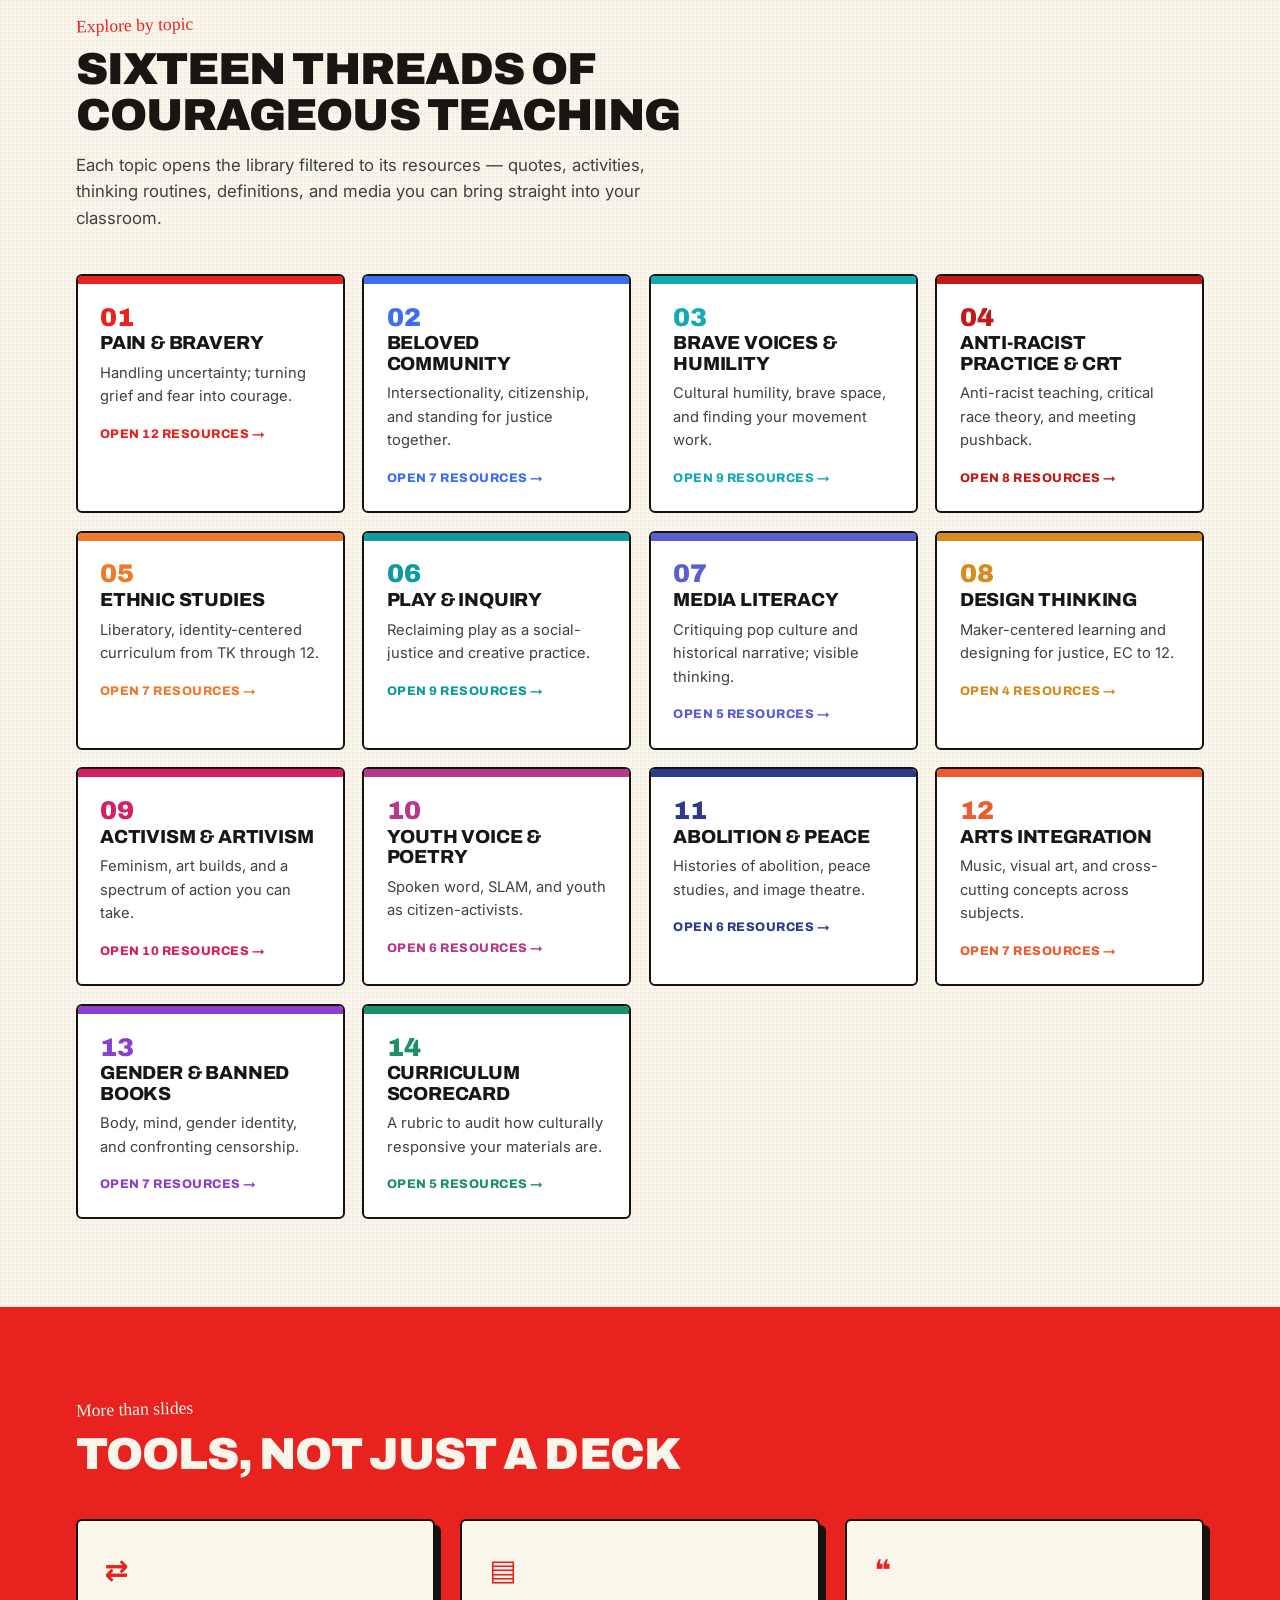
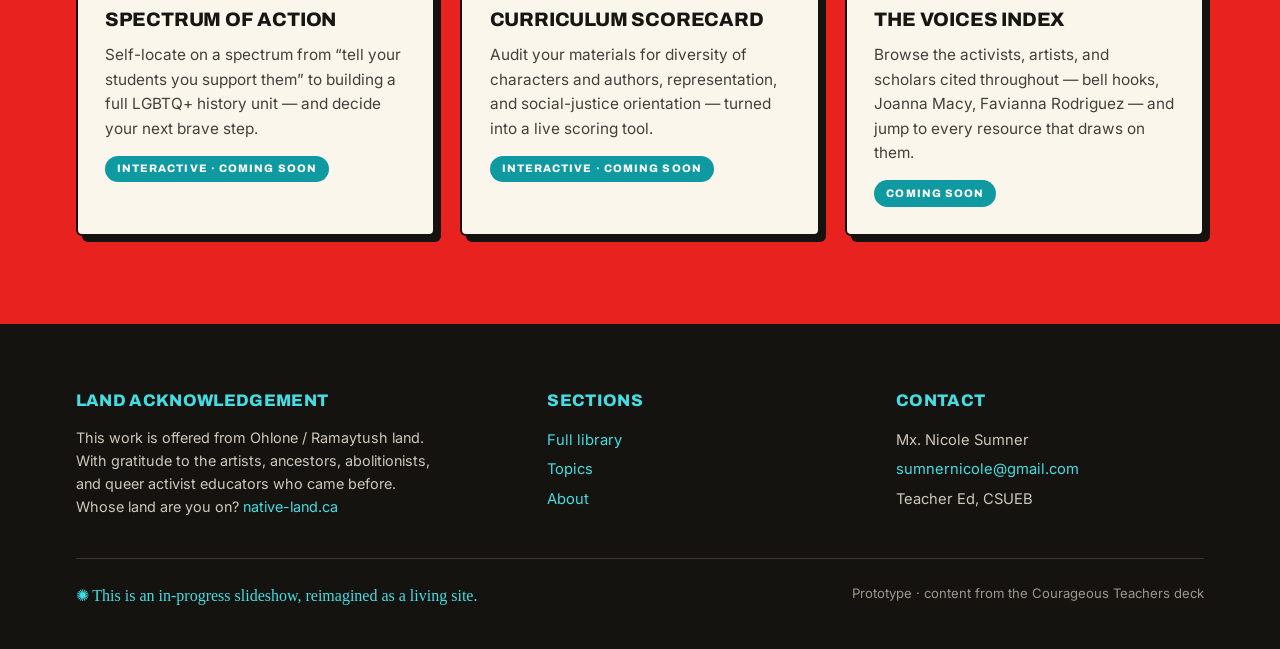
==== commit d9b42b3d: "+->=branch=main Add Video Library page; harvest all YouTube links; fold into deploy Her video links " ====
--- a/index.html
+++ b/index.html
@@ -20,6 +20,7 @@
         <li><a href="#topics">Topics</a></li>
         <li><a href="resources.html">Library</a></li>
         <li><a href="slides.html">All Slides</a></li>
+        <li><a href="videos.html">Videos</a></li>
         <li><a href="#about">About</a></li>
         <li><a href="resources.html" class="nav-cta">Browse resources</a></li>
       </ul>
--- a/css/style.css
+++ b/css/style.css
@@ -285,7 +285,18 @@
 /* ---------------- LIGHTBOX ---------------- */
 .lightbox { position: fixed; inset: 0; z-index: 3000; background: rgba(21,19,15,0.94); display: none; align-items: center; justify-content: center; gap: 1.4rem; flex-wrap: wrap; padding: 3rem 4.5rem; }
 .lightbox.open { display: flex; }
-.lightbox img { max-width: min(70vw, 1000px); max-height: 82vh; border: 3px solid var(--black); box-shadow: 0 20px 60px rgba(0,0,0,0.6); background: #fff; }
+/* stage holds either the faithful HTML slide or a fallback JPG */
+.lb-stage { width: min(70vw, 1000px); aspect-ratio: 16 / 9; max-height: 82vh; border: 3px solid var(--black); box-shadow: 0 20px 60px rgba(0,0,0,0.6); background: #fff; overflow: hidden; }
+.lb-stage > img { width: 100%; height: 100%; object-fit: contain; display: block; }
+/* a rendered HTML slide (real text + inline clickable links) */
+/* Base font = Arial: the deck's theme/master default. Matching it (rather than the
+   wider Inter) makes text wrap to the same number of lines as Google Slides, so
+   boxes no longer overflow and get clipped. */
+.slide-html { container-type: inline-size; position: relative; width: 100%; height: 100%; overflow: hidden; font-family: Arial, 'Helvetica Neue', Helvetica, sans-serif; line-height: 1.12; color: #000; background: #fff; }
+.slide-html p { margin: 0; white-space: pre-wrap; }
+.slide-html .tw { width: 100%; }   /* text wrapper — JS shrink-to-fit scales this when it overflows its box */
+.slide-html a { cursor: pointer; }
+.slide-html a:hover { filter: brightness(0.8); }
 .lb-links { width: 300px; max-height: 82vh; overflow-y: auto; background: var(--paper); border: 3px solid var(--black); box-shadow: 8px 8px 0 rgba(0,0,0,0.4); padding: 1.1rem 1.2rem; }
 .lb-links-head { font-family: var(--font-display); font-weight: 800; text-transform: uppercase; font-size: 0.74rem; letter-spacing: 0.05em; color: var(--ink); margin-bottom: 0.7rem; }
 .lb-links .links-list a { font-size: 0.9rem; }
@@ -297,6 +308,32 @@
 .lb-prev { left: 1.4rem; } .lb-next { right: 1.4rem; }
 .lb-caption { position: absolute; bottom: 1.2rem; left: 50%; transform: translateX(-50%); color: #fff; font-family: var(--font-display); font-weight: 700; text-transform: uppercase; letter-spacing: 0.08em; font-size: 0.8rem; }
 
+/* ---------------- YOUTUBE VIDEO OVERLAY (plays over the lightbox) ---------------- */
+.video-overlay { position: fixed; inset: 0; z-index: 4000; background: rgba(0,0,0,0.88); display: none; align-items: center; justify-content: center; padding: 4vh 4vw; }
+.video-overlay.open { display: flex; }
+.video-overlay .vo-frame { width: min(90vw, 1280px); aspect-ratio: 16 / 9; max-height: 88vh; background: #000; border: 3px solid var(--black); box-shadow: 0 20px 60px rgba(0,0,0,0.7); }
+.video-overlay .vo-frame iframe { width: 100%; height: 100%; border: 0; display: block; }
+.vo-close { position: absolute; top: 1.2rem; right: 1.4rem; width: 46px; height: 46px; border-radius: 50%; border: 2px solid #fff; background: transparent; color: #fff; font-size: 1.4rem; cursor: pointer; transition: background .15s; }
+.vo-close:hover { background: var(--red); border-color: var(--red); }
+
+/* ---------------- VIDEO GALLERY (videos.html) ---------------- */
+.video-grid { display: grid; grid-template-columns: repeat(auto-fill, minmax(300px, 1fr)); gap: 1.6rem; }
+.video-card { display: flex; flex-direction: column; text-align: left; padding: 0; border: 3px solid var(--black); background: #fff; cursor: pointer; overflow: hidden; transition: transform .12s, box-shadow .12s; }
+.video-card:hover, .video-card:focus-visible { transform: translate(-4px,-4px); box-shadow: 9px 9px 0 var(--red); outline: none; }
+.video-thumb { position: relative; width: 100%; aspect-ratio: 16 / 9; background: #000; border-bottom: 3px solid var(--black); overflow: hidden; }
+.video-thumb img { width: 100%; height: 100%; object-fit: cover; display: block; }
+.video-thumb .play { position: absolute; inset: 0; margin: auto; width: 60px; height: 60px; border-radius: 50%; background: var(--red); border: 3px solid #fff; display: flex; align-items: center; justify-content: center; box-shadow: 0 4px 14px rgba(0,0,0,0.45); transition: transform .12s, background .12s; }
+.video-thumb .play::after { content: ''; border-style: solid; border-width: 11px 0 11px 18px; border-color: transparent transparent transparent #fff; margin-left: 4px; }
+.video-card:hover .play { transform: scale(1.12); background: var(--red-deep); }
+.video-thumb .slidechip { position: absolute; top: 0; left: 0; font-family: var(--font-display); font-weight: 800; font-size: 0.66rem; text-transform: uppercase; letter-spacing: 0.04em; color: #fff; background: var(--black); padding: 0.2rem 0.55rem; }
+.video-body { padding: 0.85rem 1rem 1rem; display: flex; flex-direction: column; gap: 0.4rem; flex: 1; }
+.video-body h3 { font-family: var(--font-display); font-weight: 700; font-size: 1.02rem; line-height: 1.18; letter-spacing: -0.01em; color: var(--ink); }
+.video-body .chan { font-size: 0.82rem; color: var(--ink-soft); display: flex; align-items: center; gap: 0.4rem; }
+.video-body .chan::before { content: '▶'; color: var(--red); font-size: 0.7rem; }
+.video-card.dead { cursor: default; opacity: 0.6; }
+.video-card.dead:hover { transform: none; box-shadow: none; }
+.video-card.dead .play { background: #888; }
+
 /* ---------------- SLIDE GALLERY ---------------- */
 .slide-grid { display: grid; grid-template-columns: repeat(auto-fill, minmax(220px,1fr)); gap: 1rem; }
 .slide-thumb { position: relative; padding: 0; border: 2px solid var(--black); background: #fff; cursor: pointer; overflow: hidden; aspect-ratio: 4 / 3; transition: transform .12s, box-shadow .12s; }
